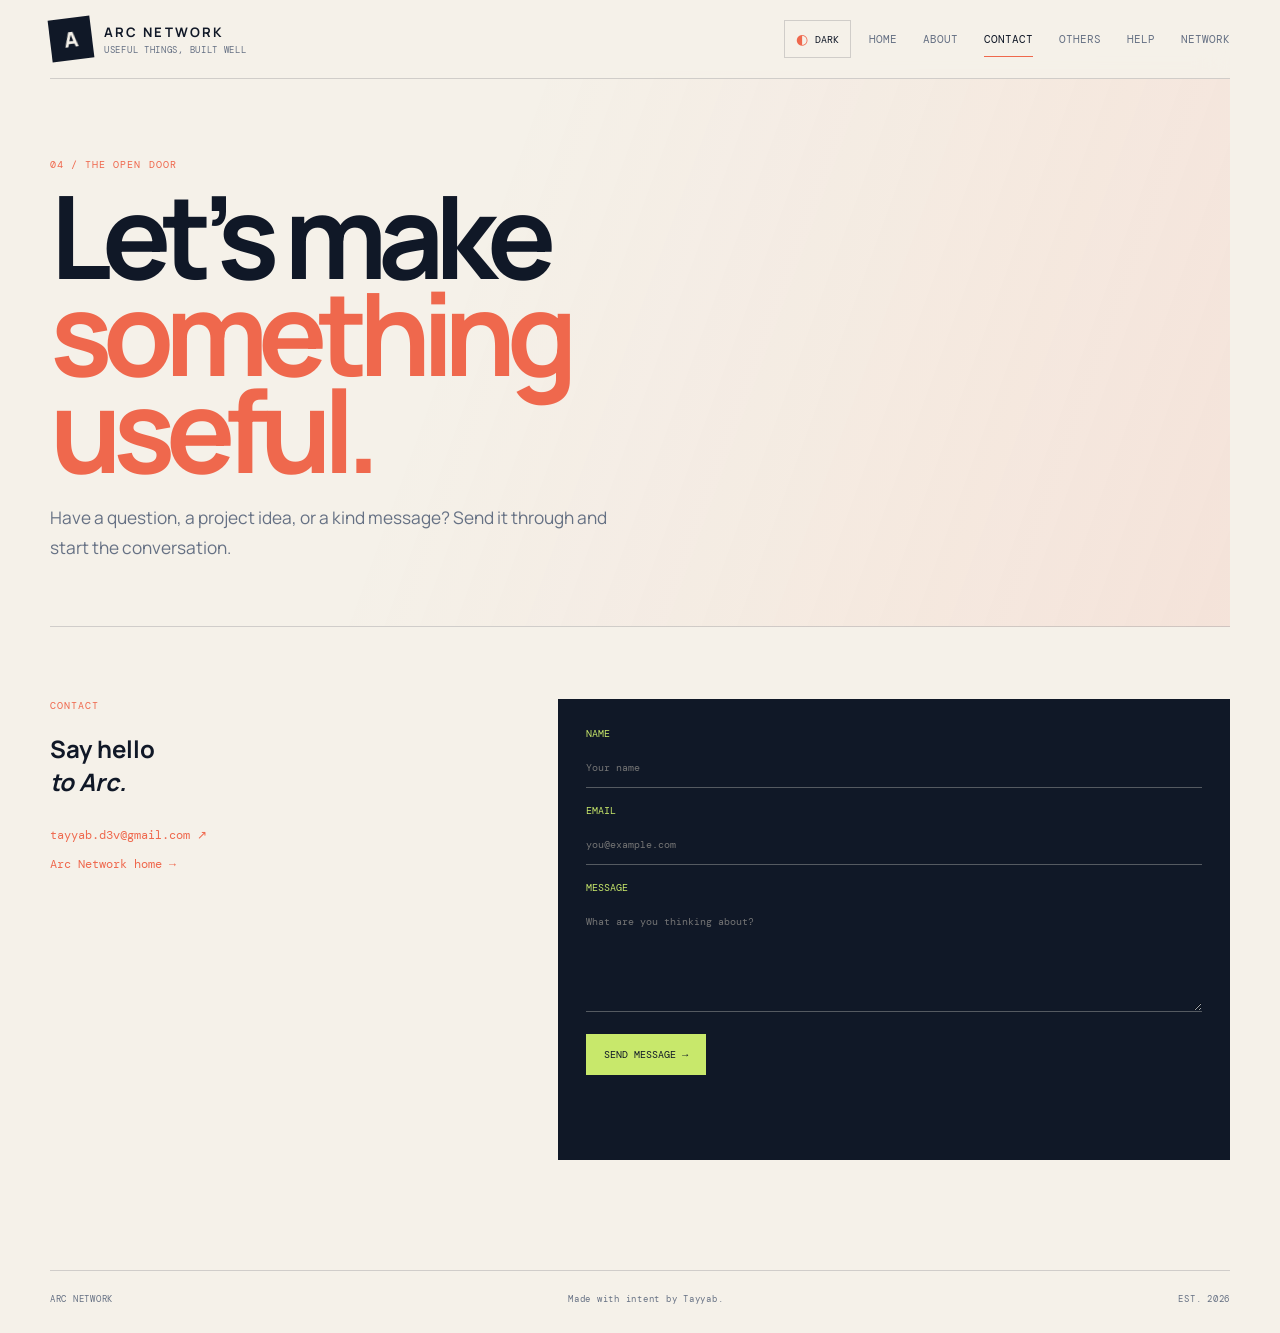
==== HTML/contact.html @ ed2709b4 "Initial commit: Arc Network Portfolio" ====
<!DOCTYPE html>
<html lang="en">
<head>
    <meta charset="UTF-8">
    <meta name="viewport" content="width=device-width, initial-scale=1.0">
    <title>Contact Arc Network | Arc Portfolio</title>
    <meta name="description" content="Contact Tayyab about Arc Network projects, collaborations, and useful digital tools.">
    <meta name="robots" content="index, follow">
    <meta name="googlebot" content="index, follow">
    <link rel="canonical" href="https://arc-network.vercel.app/Arc%20Portfolio/HTML/contact.html">
    <meta property="og:type" content="website">
    <meta property="og:site_name" content="Arc Network">
    <meta property="og:title" content="Contact Arc Network | Arc Portfolio">
    <meta property="og:description" content="Contact Tayyab about Arc Network projects, collaborations, and useful digital tools.">
    <meta property="og:url" content="https://arc-network.vercel.app/Arc%20Portfolio/HTML/contact.html">
    <meta property="og:image" content="https://arc-network.vercel.app/Arc%20Portfolio/Assets/arc-mark.svg">
    <meta name="twitter:card" content="summary_large_image">
    <meta name="twitter:title" content="Contact Arc Network | Arc Portfolio">
    <meta name="twitter:description" content="Contact Tayyab about Arc Network projects, collaborations, and useful digital tools.">
    <meta name="twitter:image" content="https://arc-network.vercel.app/Arc%20Portfolio/Assets/arc-mark.svg">
    <link rel="icon" type="image/svg+xml" href="../Assets/arc-mark.svg">
    <link rel="apple-touch-icon" href="../Assets/arc-mark.svg">
    <link rel="manifest" href="../site.webmanifest">
    <link rel="stylesheet" href="../CSS/subpage.css">
</head>
<body>
    <header class="sub-header"><a class="brand" href="../index.html"><span class="brand-mark">A</span><span class="brand-copy"><strong>ARC NETWORK</strong><small>USEFUL THINGS, BUILT WELL</small></span></a><button class="theme-toggle" id="themeToggle" type="button" aria-label="Switch to dark theme" aria-pressed="false"><span class="theme-icon">◐</span><span class="theme-label">Dark</span></button><button class="menu-toggle" type="button" aria-expanded="false">Menu</button><nav class="sub-nav" aria-label="Main navigation"><a href="../index.html">Home</a><a href="./about.html">About</a><a class="is-active" href="./contact.html">Contact</a><a href="./others.html">Others</a><a href="./help.html">Help</a><a href="./network.html">Network</a></nav></header>
    <main class="sub-main"><section class="page-hero reveal"><p class="eyebrow">04 / THE OPEN DOOR</p><h1>Let’s make<br><em>something useful.</em></h1><p>Have a question, a project idea, or a kind message? Send it through and start the conversation.</p></section><section class="contact-layout reveal"><div><p class="section-label">CONTACT</p><h2>Say hello<br><em>to Arc.</em></h2><div class="contact-links"><a href="mailto:tayyab.d3v@gmail.com">tayyab.d3v@gmail.com ↗</a><a href="../index.html">Arc Network home →</a></div></div><form class="contact-form" id="contactForm" action="https://formspree.io/f/YOUR_FORM_ID" method="POST"><input type="hidden" name="_subject" value="New Arc Network message"><label>Name<input name="name" required placeholder="Your name"></label><label>Email<input name="email" type="email" required placeholder="you@example.com"></label><label>Message<textarea name="message" required placeholder="What are you thinking about?"></textarea></label><button type="submit">Send message →</button><p class="form-status" id="formStatus" role="status"></p></form></section></main>
    <footer class="sub-footer"><span>ARC NETWORK</span><p>Made with intent by Tayyab.</p><span>EST. 2026</span></footer><script src="../JS/theme.js"></script><script src="../JS/contact.js"></script>
</body>
</html>
---- CSS/subpage.css ----
@import url('https://fonts.googleapis.com/css2?family=DM+Mono:wght@400;500&family=Manrope:wght@400;500;600;700;800&display=swap');

:root { --ink:#101827; --paper:#f5f1e9; --line:rgba(16,24,39,.16); --muted:#667184; --coral:#ef684d; --lime:#c8e86b; }
html[data-theme='dark'] { --ink:#f5f1e9; --paper:#101827; --line:rgba(245,241,233,.18); --muted:#a8b1c0; --coral:#ff8066; --lime:#d8f47b; }
* { box-sizing:border-box; }
html { scroll-behavior:smooth; }
body { min-width:320px; margin:0; color:var(--ink); font-family:'Manrope',sans-serif; background:var(--paper); }
a { color:inherit; text-decoration:none; }
a:focus-visible,button:focus-visible,input:focus-visible,textarea:focus-visible { outline:2px solid var(--coral); outline-offset:4px; }
.sub-header { position:relative; z-index:5; width:min(1180px,calc(100% - 64px)); margin:0 auto; padding:24px 0; display:flex; align-items:center; justify-content:space-between; border-bottom:1px solid var(--line); }
.brand { display:flex; align-items:center; gap:12px; }.brand-mark { display:grid; width:42px; height:42px; place-items:center; color:var(--paper); background:var(--ink); font-size:1.3rem; font-weight:800; transform:rotate(-7deg); }.brand-copy { display:grid; gap:3px; }.brand-copy strong { font-size:.82rem; letter-spacing:.16em; }.brand-copy small { color:var(--muted); font-family:'DM Mono',monospace; font-size:.55rem; letter-spacing:.08em; }.sub-nav { display:flex; gap:26px; color:var(--muted); font-family:'DM Mono',monospace; font-size:.68rem; text-transform:uppercase; }.sub-nav a { padding:10px 0; border-bottom:1px solid transparent; }.sub-nav a:hover,.sub-nav a.is-active { color:var(--ink); border-color:var(--coral); }.menu-toggle { display:none; border:1px solid var(--ink); padding:9px 12px; color:var(--ink); background:transparent; font-family:'DM Mono',monospace; font-size:.65rem; text-transform:uppercase; }
.theme-toggle { display:inline-flex; align-items:center; gap:7px; margin-left:auto; margin-right:18px; border:1px solid var(--line); padding:9px 11px; color:var(--ink); background:transparent; font-family:'DM Mono',monospace; font-size:.62rem; text-transform:uppercase; cursor:pointer; }.theme-toggle:hover { color:var(--paper); background:var(--ink); }.theme-icon { color:var(--coral); font-size:.9rem; }
.sub-main { width:min(1180px,calc(100% - 64px)); margin:0 auto; }.page-hero { padding:88px 0 64px; border-bottom:1px solid var(--line); }.eyebrow,.section-label { margin:0 0 16px; color:var(--coral); font-family:'DM Mono',monospace; font-size:.65rem; letter-spacing:.1em; text-transform:uppercase; }.page-hero h1 { max-width:800px; margin:0; font-size:clamp(4rem,9vw,8rem); line-height:.84; letter-spacing:-.08em; }.page-hero h1 em,.content-grid h2 em { color:var(--coral); font-style:normal; }.page-hero p:last-child { max-width:590px; margin:26px 0 0; color:var(--muted); font-size:1.08rem; line-height:1.7; }
.content-grid { display:grid; grid-template-columns:.65fr 1.35fr; gap:60px; padding:72px 0 110px; }.content-grid h2 { margin:0; font-size:clamp(2.4rem,5vw,4.7rem); line-height:.9; letter-spacing:-.07em; }.content-copy { color:var(--muted); line-height:1.75; }.content-copy p { margin:0 0 20px; }.content-copy strong { color:var(--ink); }.info-list { display:grid; grid-template-columns:repeat(2,1fr); gap:1px; margin-top:34px; background:var(--line); border:1px solid var(--line); }.info-item { padding:20px; background:var(--paper); }.info-item strong { display:block; margin-bottom:6px; font-size:1.3rem; }.info-item span { color:var(--muted); font-family:'DM Mono',monospace; font-size:.6rem; text-transform:uppercase; }
.card-grid { display:grid; grid-template-columns:repeat(2,1fr); gap:16px; padding:46px 0 110px; }.work-card { position:relative; min-height:270px; padding:24px; display:flex; flex-direction:column; justify-content:flex-end; overflow:hidden; color:var(--paper); background:var(--ink); }.work-card:nth-child(2n) { background:var(--coral); }.work-card::after { content:''; position:absolute; width:190px; height:190px; top:-65px; right:-50px; border:1px solid rgba(255,255,255,.3); border-radius:50%; }.work-card small { position:absolute; top:22px; left:24px; font-family:'DM Mono',monospace; font-size:.6rem; }.work-card h2 { position:relative; z-index:1; margin:0; font-size:clamp(2rem,5vw,4rem); line-height:.85; letter-spacing:-.07em; }.work-card p { max-width:340px; margin:16px 0 0; color:rgba(255,255,255,.75); line-height:1.5; }
.contact-layout { display:grid; grid-template-columns:.8fr 1.2fr; gap:60px; padding:72px 0 110px; }.contact-links { display:grid; gap:14px; margin-top:30px; }.contact-links a { color:var(--coral); font-family:'DM Mono',monospace; font-size:.72rem; }.contact-form { display:grid; gap:16px; padding:28px; background:var(--ink); color:var(--paper); }.contact-form label { display:grid; gap:8px; color:var(--lime); font-family:'DM Mono',monospace; font-size:.63rem; text-transform:uppercase; }.contact-form input,.contact-form textarea { width:100%; padding:13px 0; border:0; border-bottom:1px solid rgba(245,241,233,.3); outline:0; color:var(--paper); background:transparent; font:inherit; }.contact-form textarea { min-height:110px; resize:vertical; }.contact-form input:focus,.contact-form textarea:focus { border-color:var(--lime); }.contact-form button { width:max-content; margin-top:6px; padding:14px 18px; border:0; color:var(--ink); background:var(--lime); font-family:'DM Mono',monospace; font-size:.65rem; text-transform:uppercase; cursor:pointer; }.form-status { min-height:20px; color:var(--lime); font-family:'DM Mono',monospace; font-size:.65rem; }
.faq-list { display:grid; gap:10px; padding:46px 0 110px; }.faq-item { border-top:1px solid var(--line); }.faq-item summary { padding:22px 0; cursor:pointer; font-size:1.2rem; font-weight:700; list-style:none; }.faq-item summary::-webkit-details-marker { display:none; }.faq-item summary::after { float:right; color:var(--coral); content:'+'; }.faq-item[open] summary::after { content:'-'; }.faq-item p { max-width:700px; margin:0 0 22px; color:var(--muted); line-height:1.7; }
.network-board { display:grid; grid-template-columns:repeat(3,1fr); gap:16px; padding:46px 0 110px; }.network-card { min-height:240px; padding:24px; display:flex; flex-direction:column; justify-content:space-between; border:1px solid var(--line); background:rgba(255,255,255,.22); }.network-card:nth-child(2) { background:var(--lime); }.network-card:nth-child(3) { color:var(--paper); background:var(--ink); }.network-card span { color:var(--coral); font-family:'DM Mono',monospace; font-size:.62rem; }.network-card h2 { margin:30px 0 0; font-size:2.2rem; line-height:.9; letter-spacing:-.06em; }.network-card p { color:var(--muted); line-height:1.5; }.network-card:nth-child(3) p { color:rgba(245,241,233,.68); }
.sub-footer { width:min(1180px,calc(100% - 64px)); margin:0 auto; padding:22px 0 28px; display:flex; justify-content:space-between; color:var(--muted); border-top:1px solid var(--line); font-family:'DM Mono',monospace; font-size:.58rem; letter-spacing:.08em; }.sub-footer p { margin:0; }.reveal { opacity:0; transform:translateY(18px); transition:opacity .6s ease,transform .6s ease; }.reveal.is-visible { opacity:1; transform:none; }
@media (max-width:760px) { .sub-header,.sub-main,.sub-footer { width:calc(100% - 40px); }.sub-header { padding:18px 0; }.menu-toggle { display:block; }.sub-nav { position:absolute; top:70px; right:0; left:0; display:none; padding:12px 18px; flex-direction:column; gap:2px; background:var(--paper); border:1px solid var(--ink); box-shadow:5px 5px 0 var(--coral); }.sub-nav.is-open { display:flex; }.sub-nav a { padding:13px 0; }.page-hero { padding:64px 0 48px; }.page-hero h1 { font-size:clamp(3.8rem,18vw,6rem); }.content-grid,.contact-layout { grid-template-columns:1fr; gap:28px; padding:54px 0 76px; }.card-grid,.network-board { grid-template-columns:1fr; padding:36px 0 76px; }.info-list { grid-template-columns:1fr; }.sub-footer { align-items:flex-start; flex-direction:column; gap:10px; line-height:1.5; } }
@media (max-width:420px) { .sub-header,.sub-main,.sub-footer { width:calc(100% - 32px); }.brand { gap:9px; }.brand-mark { width:36px; height:36px; }.brand strong { font-size:.72rem; }.brand small { font-size:.48rem; }.contact-form { padding:20px; }.work-card,.network-card { min-height:240px; } }
@media (prefers-reduced-motion:reduce) { .reveal { opacity:1; transform:none; transition:none; } }

/* Fixed navigation and gradient page surfaces */
.sub-header { position: fixed; z-index: 20; top: 0; right: 0; left: 0; width: min(1180px, calc(100% - 64px)); margin: 0 auto; padding: 18px 0; background: color-mix(in srgb, var(--paper) 88%, transparent); backdrop-filter: blur(16px); }
.sub-main { padding-top: 70px; }
.page-hero { background: linear-gradient(110deg, transparent 35%, color-mix(in srgb, var(--coral) 10%, transparent)); }
.network-card:nth-child(2) { background-image: url('../assets/arc-wave.svg'); background-size: cover; }
@media (max-width: 760px) { .sub-header { width: calc(100% - 40px); } }
@media (max-width: 420px) { .sub-header { width: calc(100% - 32px); } }
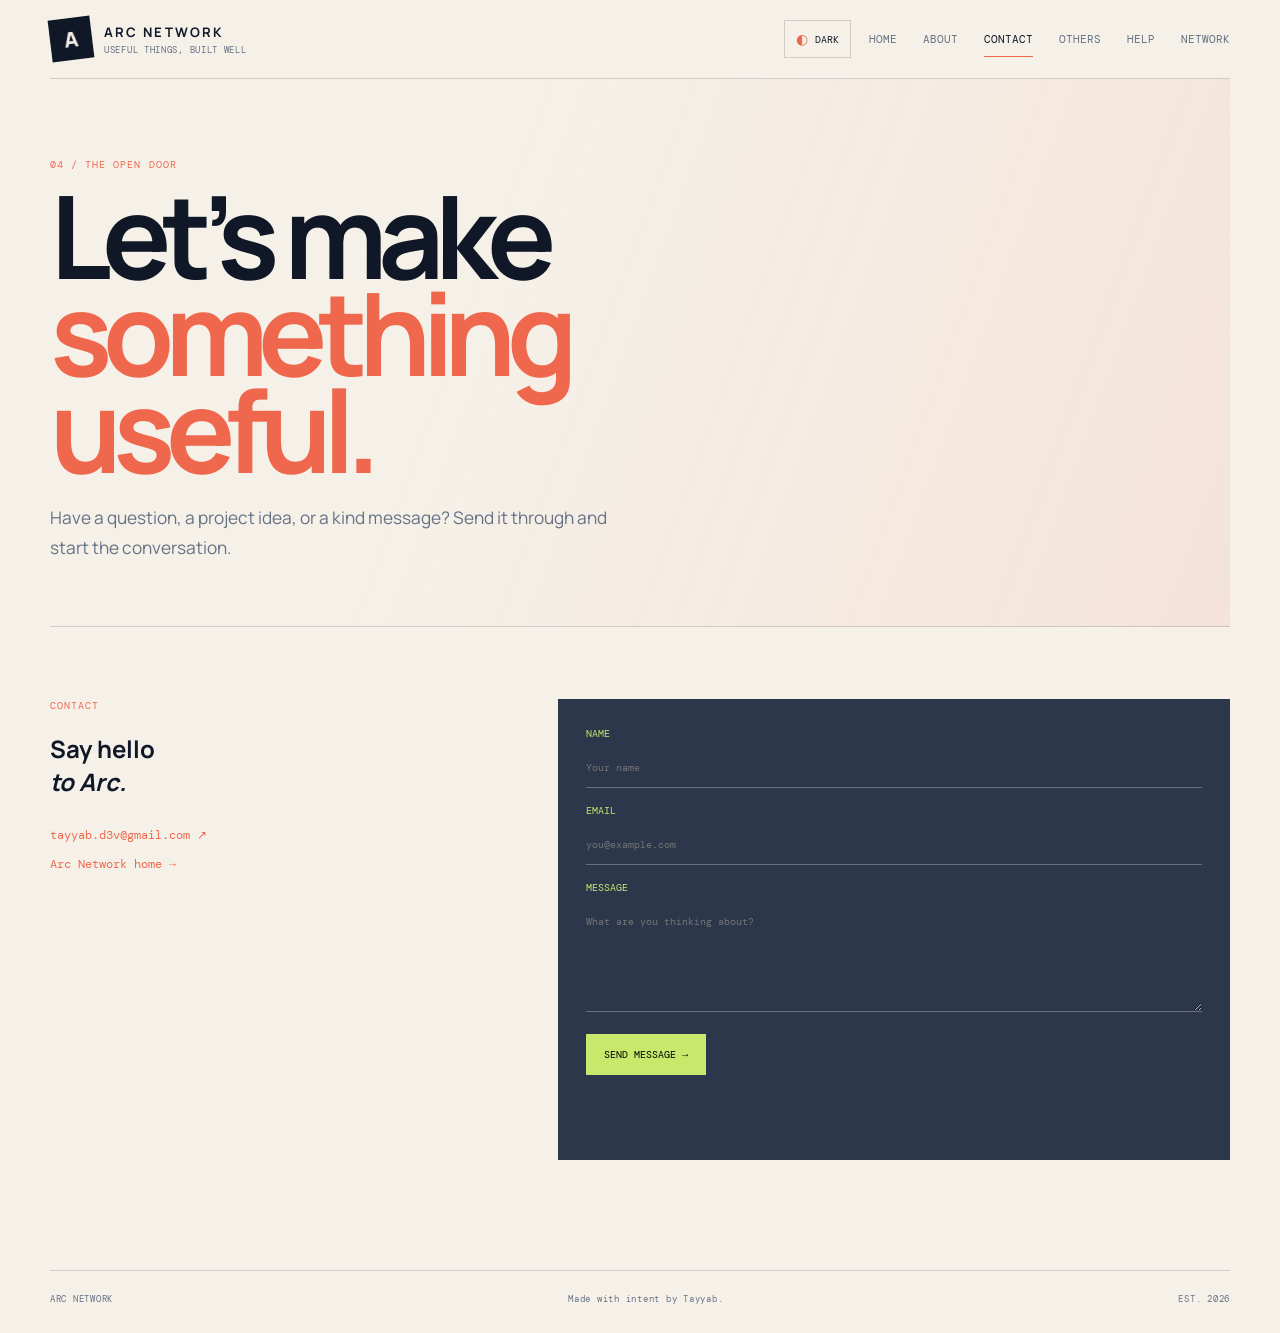
==== commit 6a03433a: "Update Arc Network Portfolio pages" ====
--- a/HTML/contact.html
+++ b/HTML/contact.html
@@ -21,7 +21,7 @@
     <link rel="icon" type="image/svg+xml" href="../Assets/arc-mark.svg">
     <link rel="apple-touch-icon" href="../Assets/arc-mark.svg">
     <link rel="manifest" href="../site.webmanifest">
-    <link rel="stylesheet" href="../CSS/subpage.css">
+    <link rel="stylesheet" href="../CSS/contact.css">
 </head>
 <body>
     <header class="sub-header"><a class="brand" href="../index.html"><span class="brand-mark">A</span><span class="brand-copy"><strong>ARC NETWORK</strong><small>USEFUL THINGS, BUILT WELL</small></span></a><button class="theme-toggle" id="themeToggle" type="button" aria-label="Switch to dark theme" aria-pressed="false"><span class="theme-icon">◐</span><span class="theme-label">Dark</span></button><button class="menu-toggle" type="button" aria-expanded="false">Menu</button><nav class="sub-nav" aria-label="Main navigation"><a href="../index.html">Home</a><a href="./about.html">About</a><a class="is-active" href="./contact.html">Contact</a><a href="./others.html">Others</a><a href="./help.html">Help</a><a href="./network.html">Network</a></nav></header>
--- a/CSS/contact.css
+++ b/CSS/contact.css
@@ -0,0 +1,655 @@
+@import url('https://fonts.googleapis.com/css2?family=DM+Mono:wght@400;500&family=Manrope:wght@400;500;600;700;800&display=swap');
+
+:root {
+    --ink: #101827;
+    --paper: #f5f1e9;
+    --line: rgba(16, 24, 39, .16);
+    --muted: #667184;
+    --coral: #ef684d;
+    --lime: #c8e86b;
+}
+
+html[data-theme='dark'] {
+    --ink: #f5f1e9;
+    --paper: #101827;
+    --line: rgba(245, 241, 233, .18);
+    --muted: #a8b1c0;
+    --coral: #ff8066;
+    --lime: #d8f47b;
+}
+
+* {
+    box-sizing: border-box;
+}
+
+html {
+    scroll-behavior: smooth;
+}
+
+body {
+    min-width: 320px;
+    margin: 0;
+    color: var(--ink);
+    font-family: 'Manrope', sans-serif;
+    background: var(--paper);
+}
+
+a {
+    color: inherit;
+    text-decoration: none;
+}
+
+a:focus-visible,
+button:focus-visible,
+input:focus-visible,
+textarea:focus-visible {
+    outline: 2px solid var(--coral);
+    outline-offset: 4px;
+}
+
+.sub-header {
+    position: relative;
+    z-index: 5;
+    width: min(1180px, calc(100% - 64px));
+    margin: 0 auto;
+    padding: 24px 0;
+    display: flex;
+    align-items: center;
+    justify-content: space-between;
+    border-bottom: 1px solid var(--line);
+}
+
+.brand {
+    display: flex;
+    align-items: center;
+    gap: 12px;
+}
+
+.brand-mark {
+    display: grid;
+    width: 42px;
+    height: 42px;
+    place-items: center;
+    color: var(--paper);
+    background: var(--ink);
+    font-size: 1.3rem;
+    font-weight: 800;
+    transform: rotate(-7deg);
+}
+
+.brand-copy {
+    display: grid;
+    gap: 3px;
+}
+
+.brand-copy strong {
+    font-size: .82rem;
+    letter-spacing: .16em;
+}
+
+.brand-copy small {
+    color: var(--muted);
+    font-family: 'DM Mono', monospace;
+    font-size: .55rem;
+    letter-spacing: .08em;
+}
+
+.sub-nav {
+    display: flex;
+    gap: 26px;
+    color: var(--muted);
+    font-family: 'DM Mono', monospace;
+    font-size: .68rem;
+    text-transform: uppercase;
+}
+
+.sub-nav a {
+    padding: 10px 0;
+    border-bottom: 1px solid transparent;
+}
+
+.sub-nav a:hover,
+.sub-nav a.is-active {
+    color: var(--ink);
+    border-color: var(--coral);
+}
+
+.menu-toggle {
+    display: none;
+    border: 1px solid var(--ink);
+    padding: 9px 12px;
+    color: var(--ink);
+    background: transparent;
+    font-family: 'DM Mono', monospace;
+    font-size: .65rem;
+    text-transform: uppercase;
+}
+
+.theme-toggle {
+    display: inline-flex;
+    align-items: center;
+    gap: 7px;
+    margin-left: auto;
+    margin-right: 18px;
+    border: 1px solid var(--line);
+    padding: 9px 11px;
+    color: var(--ink);
+    background: transparent;
+    font-family: 'DM Mono', monospace;
+    font-size: .62rem;
+    text-transform: uppercase;
+    cursor: pointer;
+}
+
+.theme-toggle:hover {
+    color: var(--paper);
+    background: var(--ink);
+}
+
+.theme-icon {
+    color: var(--coral);
+    font-size: .9rem;
+}
+
+.sub-main {
+    width: min(1180px, calc(100% - 64px));
+    margin: 0 auto;
+}
+
+.page-hero {
+    padding: 88px 0 64px;
+    border-bottom: 1px solid var(--line);
+}
+
+.eyebrow,
+.section-label {
+    margin: 0 0 16px;
+    color: var(--coral);
+    font-family: 'DM Mono', monospace;
+    font-size: .65rem;
+    letter-spacing: .1em;
+    text-transform: uppercase;
+}
+
+.page-hero h1 {
+    max-width: 800px;
+    margin: 0;
+    font-size: clamp(4rem, 9vw, 8rem);
+    line-height: .84;
+    letter-spacing: -.08em;
+}
+
+.page-hero h1 em,
+.content-grid h2 em {
+    color: var(--coral);
+    font-style: normal;
+}
+
+.page-hero p:last-child {
+    max-width: 590px;
+    margin: 26px 0 0;
+    color: var(--muted);
+    font-size: 1.08rem;
+    line-height: 1.7;
+}
+
+.content-grid {
+    display: grid;
+    grid-template-columns: .65fr 1.35fr;
+    gap: 60px;
+    padding: 72px 0 110px;
+}
+
+.content-grid h2 {
+    margin: 0;
+    font-size: clamp(2.4rem, 5vw, 4.7rem);
+    line-height: .9;
+    letter-spacing: -.07em;
+}
+
+.content-copy {
+    color: var(--muted);
+    line-height: 1.75;
+}
+
+.content-copy p {
+    margin: 0 0 20px;
+}
+
+.content-copy strong {
+    color: var(--ink);
+}
+
+.info-list {
+    display: grid;
+    grid-template-columns: repeat(2, 1fr);
+    gap: 1px;
+    margin-top: 34px;
+    background: var(--line);
+    border: 1px solid var(--line);
+}
+
+.info-item {
+    padding: 20px;
+    background: var(--paper);
+}
+
+.info-item strong {
+    display: block;
+    margin-bottom: 6px;
+    font-size: 1.3rem;
+}
+
+.info-item span {
+    color: var(--muted);
+    font-family: 'DM Mono', monospace;
+    font-size: .6rem;
+    text-transform: uppercase;
+}
+
+.card-grid {
+    display: grid;
+    grid-template-columns: repeat(2, 1fr);
+    gap: 16px;
+    padding: 46px 0 110px;
+}
+
+.work-card {
+    position: relative;
+    min-height: 270px;
+    padding: 24px;
+    display: flex;
+    flex-direction: column;
+    justify-content: flex-end;
+    overflow: hidden;
+    color: var(--paper);
+    background: var(--ink);
+}
+
+.work-card:nth-child(2n) {
+    background: var(--coral);
+}
+
+.work-card::after {
+    content: '';
+    position: absolute;
+    width: 190px;
+    height: 190px;
+    top: -65px;
+    right: -50px;
+    border: 1px solid rgba(255, 255, 255, .3);
+    border-radius: 50%;
+}
+
+.work-card small {
+    position: absolute;
+    top: 22px;
+    left: 24px;
+    font-family: 'DM Mono', monospace;
+    font-size: .6rem;
+}
+
+.work-card h2 {
+    position: relative;
+    z-index: 1;
+    margin: 0;
+    font-size: clamp(2rem, 5vw, 4rem);
+    line-height: .85;
+    letter-spacing: -.07em;
+}
+
+.work-card p {
+    max-width: 340px;
+    margin: 16px 0 0;
+    color: rgba(255, 255, 255, .75);
+    line-height: 1.5;
+}
+
+.contact-layout {
+    display: grid;
+    grid-template-columns: .8fr 1.2fr;
+    gap: 60px;
+    padding: 72px 0 110px;
+}
+
+.contact-links {
+    display: grid;
+    gap: 14px;
+    margin-top: 30px;
+}
+
+.contact-links a {
+    color: var(--coral);
+    font-family: 'DM Mono', monospace;
+    font-size: .72rem;
+}
+
+.contact-form {
+    display: grid;
+    gap: 16px;
+    padding: 28px;
+    /* background: var(--ink); */
+    background: #2c374b;
+    color: var(--paper);
+}
+
+.contact-form label {
+    display: grid;
+    gap: 8px;
+    color: var(--lime);
+    font-family: 'DM Mono', monospace;
+    font-size: .63rem;
+    text-transform: uppercase;
+}
+
+.contact-form input,
+.contact-form textarea {
+    width: 100%;
+    padding: 13px 0;
+    border: 0;
+    border-bottom: 1px solid rgba(245, 241, 233, .3);
+    outline: 0;
+    /* color: var(--paper); */
+    color: white;
+    background: transparent;
+    font: inherit;
+}
+
+.contact-form textarea {
+    min-height: 110px;
+    resize: vertical;
+}
+
+.contact-form input:focus,
+.contact-form textarea:focus {
+    border-color: var(--lime);
+}
+
+.contact-form button {
+    width: max-content;
+    margin-top: 6px;
+    padding: 14px 18px;
+    border: 0;
+    /* color: var(--ink); */
+    color: black;
+    background: var(--lime);
+    font-family: 'DM Mono', monospace;
+    font-size: .65rem;
+    text-transform: uppercase;
+    cursor: pointer;
+}
+
+.form-status {
+    min-height: 20px;
+    color: var(--lime);
+    font-family: 'DM Mono', monospace;
+    font-size: .65rem;
+}
+
+.faq-list {
+    display: grid;
+    gap: 10px;
+    padding: 46px 0 110px;
+}
+
+.faq-item {
+    border-top: 1px solid var(--line);
+}
+
+.faq-item summary {
+    padding: 22px 0;
+    cursor: pointer;
+    font-size: 1.2rem;
+    font-weight: 700;
+    list-style: none;
+}
+
+.faq-item summary::-webkit-details-marker {
+    display: none;
+}
+
+.faq-item summary::after {
+    float: right;
+    color: var(--coral);
+    content: '+';
+}
+
+.faq-item[open] summary::after {
+    content: '-';
+}
+
+.faq-item p {
+    max-width: 700px;
+    margin: 0 0 22px;
+    color: var(--muted);
+    line-height: 1.7;
+}
+
+.network-board {
+    display: grid;
+    grid-template-columns: repeat(3, 1fr);
+    gap: 16px;
+    padding: 46px 0 110px;
+}
+
+.network-card {
+    min-height: 240px;
+    padding: 24px;
+    display: flex;
+    flex-direction: column;
+    justify-content: space-between;
+    border: 1px solid var(--line);
+    background: rgba(255, 255, 255, .22);
+}
+
+.network-card:nth-child(2) {
+    background: var(--lime);
+}
+
+.network-card:nth-child(3) {
+    color: var(--paper);
+    background: var(--ink);
+}
+
+.network-card span {
+    color: var(--coral);
+    font-family: 'DM Mono', monospace;
+    font-size: .62rem;
+}
+
+.network-card h2 {
+    margin: 30px 0 0;
+    font-size: 2.2rem;
+    line-height: .9;
+    letter-spacing: -.06em;
+}
+
+.network-card p {
+    color: var(--muted);
+    line-height: 1.5;
+}
+
+.network-card:nth-child(3) p {
+    color: rgba(245, 241, 233, .68);
+}
+
+.sub-footer {
+    width: min(1180px, calc(100% - 64px));
+    margin: 0 auto;
+    padding: 22px 0 28px;
+    display: flex;
+    justify-content: space-between;
+    color: var(--muted);
+    border-top: 1px solid var(--line);
+    font-family: 'DM Mono', monospace;
+    font-size: .58rem;
+    letter-spacing: .08em;
+}
+
+.sub-footer p {
+    margin: 0;
+}
+
+.reveal {
+    opacity: 0;
+    transform: translateY(18px);
+    transition: opacity .6s ease, transform .6s ease;
+}
+
+.reveal.is-visible {
+    opacity: 1;
+    transform: none;
+}
+
+@media (max-width:760px) {
+
+    .sub-header,
+    .sub-main,
+    .sub-footer {
+        width: calc(100% - 40px);
+    }
+
+    .sub-header {
+        padding: 18px 0;
+    }
+
+    .menu-toggle {
+        display: block;
+    }
+
+    .sub-nav {
+        position: absolute;
+        top: 70px;
+        right: 0;
+        left: 0;
+        display: none;
+        padding: 12px 18px;
+        flex-direction: column;
+        gap: 2px;
+        background: var(--paper);
+        border: 1px solid var(--ink);
+        box-shadow: 5px 5px 0 var(--coral);
+    }
+
+    .sub-nav.is-open {
+        display: flex;
+    }
+
+    .sub-nav a {
+        padding: 13px 0;
+    }
+
+    .page-hero {
+        padding: 64px 0 48px;
+    }
+
+    .page-hero h1 {
+        font-size: clamp(3.8rem, 18vw, 6rem);
+    }
+
+    .content-grid,
+    .contact-layout {
+        grid-template-columns: 1fr;
+        gap: 28px;
+        padding: 54px 0 76px;
+    }
+
+    .card-grid,
+    .network-board {
+        grid-template-columns: 1fr;
+        padding: 36px 0 76px;
+    }
+
+    .info-list {
+        grid-template-columns: 1fr;
+    }
+
+    .sub-footer {
+        align-items: flex-start;
+        flex-direction: column;
+        gap: 10px;
+        line-height: 1.5;
+    }
+}
+
+@media (max-width:420px) {
+
+    .sub-header,
+    .sub-main,
+    .sub-footer {
+        width: calc(100% - 32px);
+    }
+
+    .brand {
+        gap: 9px;
+    }
+
+    .brand-mark {
+        width: 36px;
+        height: 36px;
+    }
+
+    .brand strong {
+        font-size: .72rem;
+    }
+
+    .brand small {
+        font-size: .48rem;
+    }
+
+    .contact-form {
+        padding: 20px;
+    }
+
+    .work-card,
+    .network-card {
+        min-height: 240px;
+    }
+}
+
+@media (prefers-reduced-motion:reduce) {
+    .reveal {
+        opacity: 1;
+        transform: none;
+        transition: none;
+    }
+}
+
+/* Fixed navigation and gradient page surfaces */
+.sub-header {
+    position: fixed;
+    z-index: 20;
+    top: 0;
+    right: 0;
+    left: 0;
+    width: min(1180px, calc(100% - 64px));
+    margin: 0 auto;
+    padding: 18px 0;
+    background: color-mix(in srgb, var(--paper) 88%, transparent);
+    backdrop-filter: blur(16px);
+}
+
+.sub-main {
+    padding-top: 70px;
+}
+
+.page-hero {
+    background: linear-gradient(110deg, transparent 35%, color-mix(in srgb, var(--coral) 10%, transparent));
+}
+
+.network-card:nth-child(2) {
+    background-image: url('../assets/arc-wave.svg');
+    background-size: cover;
+}
+
+@media (max-width: 760px) {
+    .sub-header {
+        width: calc(100% - 40px);
+    }
+}
+
+@media (max-width: 420px) {
+    .sub-header {
+        width: calc(100% - 32px);
+    }
+}
